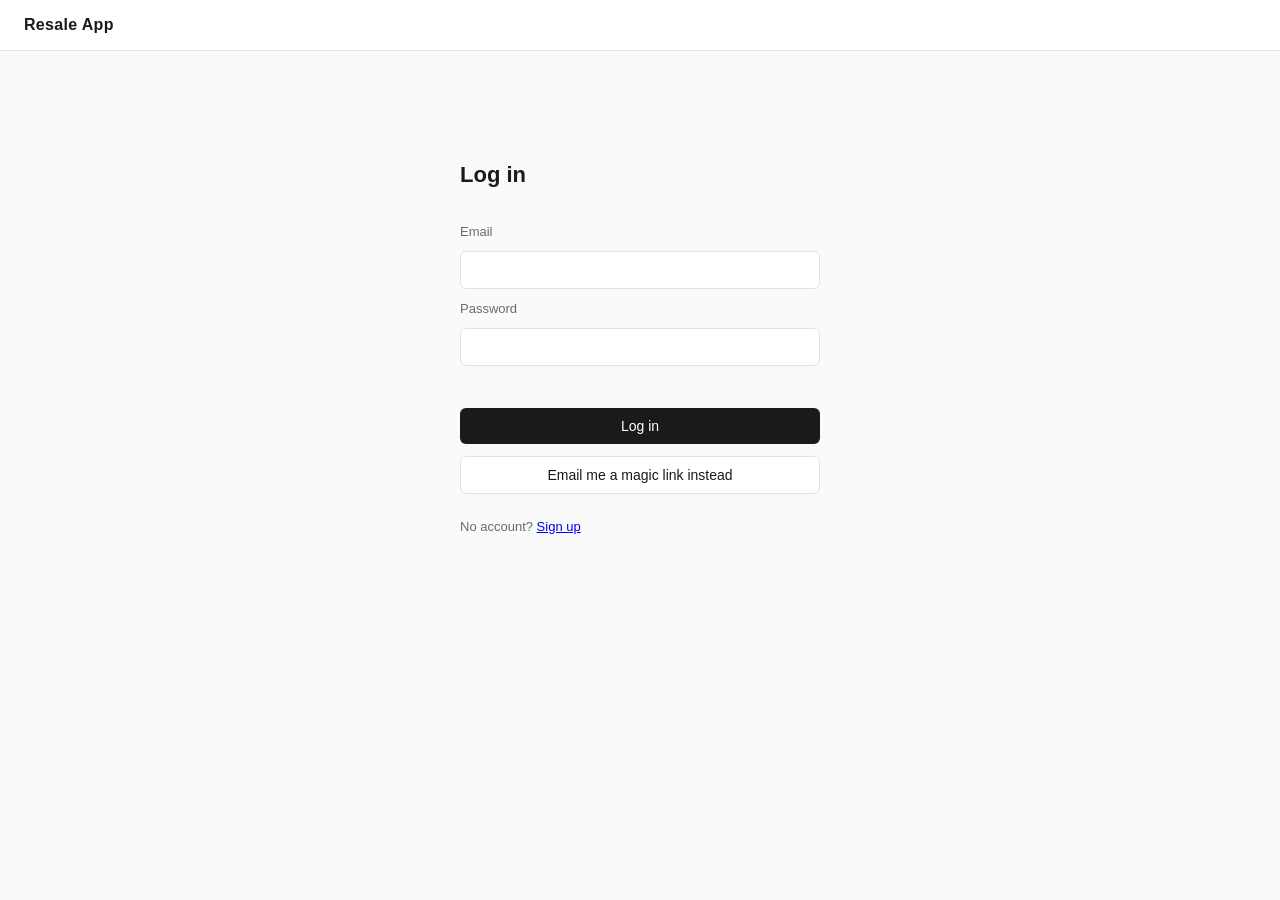
==== login.html @ 733181de "Remove Tibi branding, rename search-tibi to search-products Rebrands all page titles/headers to "Res" ====
<!DOCTYPE html>
<html lang="en">
<head>
  <meta charset="UTF-8" />
  <meta name="viewport" content="width=device-width, initial-scale=1.0" />
  <title>Log in — Resale App</title>
  <link rel="stylesheet" href="css/style.css" />
</head>
<body>
  <header class="site-header">
    <a class="brand" href="login.html">Resale App</a>
  </header>

  <main>
    <form id="login-form" class="auth-form">
      <h1>Log in</h1>

      <label for="email">Email</label>
      <input type="email" id="email" required autocomplete="email" />

      <label for="password">Password</label>
      <input type="password" id="password" autocomplete="current-password" />

      <div class="error" id="error"></div>

      <button type="submit">Log in</button>
      <button type="button" class="secondary" id="magic-link-btn">
        Email me a magic link instead
      </button>

      <p class="hint">
        No account? <a href="signup.html">Sign up</a>
      </p>
    </form>
  </main>

  <script type="module">
    import { supabase } from "./js/supabase-client.js";
    import { signInWithPassword, signInWithMagicLink, createProfile } from "./js/auth.js";

    // If this user signed up but email confirmation delayed profile creation, finish it now
    // using the fields signup.html stashed locally. Otherwise send anyone without a profile
    // back to signup.html to collect name + Instagram handle.
    async function routeAfterLogin() {
      const { data: { session } } = await supabase.auth.getSession();
      const { data: profile } = await supabase
        .from("profiles")
        .select("id")
        .eq("id", session.user.id)
        .maybeSingle();

      if (profile) {
        window.location.href = "index.html";
        return;
      }

      const pending = localStorage.getItem("pending_profile");
      if (pending) {
        const { name, instagram_handle } = JSON.parse(pending);
        const { error } = await createProfile(session.user.id, name, instagram_handle);
        localStorage.removeItem("pending_profile");
        if (!error) {
          window.location.href = "index.html";
          return;
        }
      }

      window.location.href = "signup.html";
    }

    // Already logged in — route to the feed (or signup, if the profile is incomplete).
    const { data: { session: existingSession } } = await supabase.auth.getSession();
    if (existingSession) {
      await routeAfterLogin();
    }

    const form = document.getElementById("login-form");
    const emailInput = document.getElementById("email");
    const passwordInput = document.getElementById("password");
    const errorEl = document.getElementById("error");
    const magicLinkBtn = document.getElementById("magic-link-btn");

    form.addEventListener("submit", async (e) => {
      e.preventDefault();
      errorEl.textContent = "";

      if (!passwordInput.value) {
        errorEl.textContent = "Enter your password, or use the magic link option.";
        return;
      }

      const { error } = await signInWithPassword(emailInput.value, passwordInput.value);
      if (error) {
        errorEl.textContent = error.message;
        return;
      }
      await routeAfterLogin();
    });

    magicLinkBtn.addEventListener("click", async () => {
      errorEl.textContent = "";
      if (!emailInput.value) {
        errorEl.textContent = "Enter your email first.";
        return;
      }
      const { error } = await signInWithMagicLink(emailInput.value);
      if (error) {
        errorEl.textContent = error.message;
        return;
      }
      errorEl.style.color = "#1e7a34";
      errorEl.textContent = "Check your email for a login link.";
    });
  </script>
</body>
</html>
---- css/style.css ----
:root {
  --ink: #1a1a1a;
  --muted: #6b6b6b;
  --border: #e2e2e2;
  --bg: #fafafa;
  --accent: #1a1a1a;
  --danger: #b3261e;
  --radius: 6px;
}

* {
  box-sizing: border-box;
}

body {
  margin: 0;
  font-family: -apple-system, BlinkMacSystemFont, "Helvetica Neue", Arial, sans-serif;
  color: var(--ink);
  background: var(--bg);
}

header.site-header {
  display: flex;
  align-items: center;
  justify-content: space-between;
  padding: 16px 24px;
  border-bottom: 1px solid var(--border);
  background: #fff;
}

header.site-header nav a {
  margin-left: 16px;
  color: var(--ink);
  text-decoration: none;
  font-size: 14px;
}

header.site-header nav a:hover {
  text-decoration: underline;
}

header.site-header .brand {
  font-weight: 600;
  letter-spacing: 0.02em;
  text-decoration: none;
  color: var(--ink);
}

main {
  max-width: 720px;
  margin: 0 auto;
  padding: 32px 24px 80px;
}

.auth-form {
  max-width: 360px;
  margin: 64px auto 0;
  display: flex;
  flex-direction: column;
  gap: 12px;
}

h1 {
  font-size: 22px;
  margin-bottom: 24px;
}

label {
  font-size: 13px;
  color: var(--muted);
}

input[type="text"],
input[type="email"],
input[type="password"],
input[type="search"] {
  width: 100%;
  padding: 10px 12px;
  border: 1px solid var(--border);
  border-radius: var(--radius);
  font-size: 14px;
}

button {
  padding: 10px 16px;
  border: none;
  border-radius: var(--radius);
  background: var(--accent);
  color: #fff;
  font-size: 14px;
  cursor: pointer;
}

button:hover {
  opacity: 0.85;
}

button.secondary {
  background: #fff;
  color: var(--ink);
  border: 1px solid var(--border);
}

button.danger {
  background: var(--danger);
}

.error {
  color: var(--danger);
  font-size: 13px;
  min-height: 18px;
}

.hint {
  font-size: 13px;
  color: var(--muted);
}

.filter-bar {
  display: flex;
  gap: 12px;
  margin-bottom: 24px;
  flex-wrap: wrap;
}

.filter-bar input[type="search"] {
  flex: 1;
  min-width: 200px;
}

.filter-bar select {
  padding: 10px 12px;
  border: 1px solid var(--border);
  border-radius: var(--radius);
  font-size: 14px;
  background: #fff;
}

.save-btn {
  margin-top: 8px;
  background: #fff;
  color: var(--ink);
  border: 1px solid var(--border);
  font-size: 13px;
  padding: 6px 12px;
  align-self: flex-start;
}

.save-btn.saved {
  background: var(--ink);
  color: #fff;
  border-color: var(--ink);
}

.listing-grid {
  display: grid;
  grid-template-columns: repeat(auto-fill, minmax(220px, 1fr));
  gap: 20px;
}

.listing-card {
  border: 1px solid var(--border);
  border-radius: var(--radius);
  overflow: hidden;
  background: #fff;
  display: flex;
  flex-direction: column;
}

.listing-card img {
  width: 100%;
  aspect-ratio: 3 / 4;
  object-fit: cover;
  background: #eee;
}

.listing-card .listing-body {
  padding: 12px;
  display: flex;
  flex-direction: column;
  gap: 4px;
}

.listing-card .item-name {
  font-weight: 600;
  font-size: 14px;
}

.listing-card .meta {
  font-size: 13px;
  color: var(--muted);
}

.listing-card .seller {
  font-size: 13px;
  margin-top: 8px;
}

.status-badge {
  display: inline-block;
  font-size: 11px;
  text-transform: uppercase;
  letter-spacing: 0.04em;
  padding: 2px 8px;
  border-radius: 999px;
  background: #eee;
  color: var(--muted);
  width: fit-content;
}

.status-badge.active {
  background: #e6f4ea;
  color: #1e7a34;
}

.status-badge.sold {
  background: #fdecea;
  color: #a33;
}

.status-badge.archived {
  background: #f0f0f0;
  color: #777;
}

.search-results {
  display: flex;
  flex-direction: column;
  gap: 8px;
  margin-top: 12px;
}

.search-result {
  display: flex;
  gap: 12px;
  align-items: center;
  padding: 8px;
  border: 1px solid var(--border);
  border-radius: var(--radius);
  cursor: pointer;
  background: #fff;
}

.search-result:hover {
  border-color: var(--ink);
}

.search-result img {
  width: 48px;
  height: 64px;
  object-fit: cover;
  background: #eee;
  border-radius: 4px;
}

.search-result .name {
  font-size: 14px;
  font-weight: 500;
}

.search-result .type {
  font-size: 12px;
  color: var(--muted);
}

.selected-product {
  display: flex;
  gap: 16px;
  padding: 16px;
  border: 1px solid var(--border);
  border-radius: var(--radius);
  background: #fff;
  margin-top: 16px;
}

.selected-product img {
  width: 80px;
  height: 106px;
  object-fit: cover;
  border-radius: 4px;
  background: #eee;
}

.my-listing-row {
  display: flex;
  gap: 16px;
  padding: 12px;
  border: 1px solid var(--border);
  border-radius: var(--radius);
  background: #fff;
  align-items: center;
  margin-bottom: 12px;
}

.my-listing-row img {
  width: 56px;
  height: 74px;
  object-fit: cover;
  border-radius: 4px;
  background: #eee;
}

.my-listing-row .info {
  flex: 1;
}

.my-listing-row .actions {
  display: flex;
  gap: 8px;
}

.empty-state {
  color: var(--muted);
  font-size: 14px;
  padding: 40px 0;
  text-align: center;
}
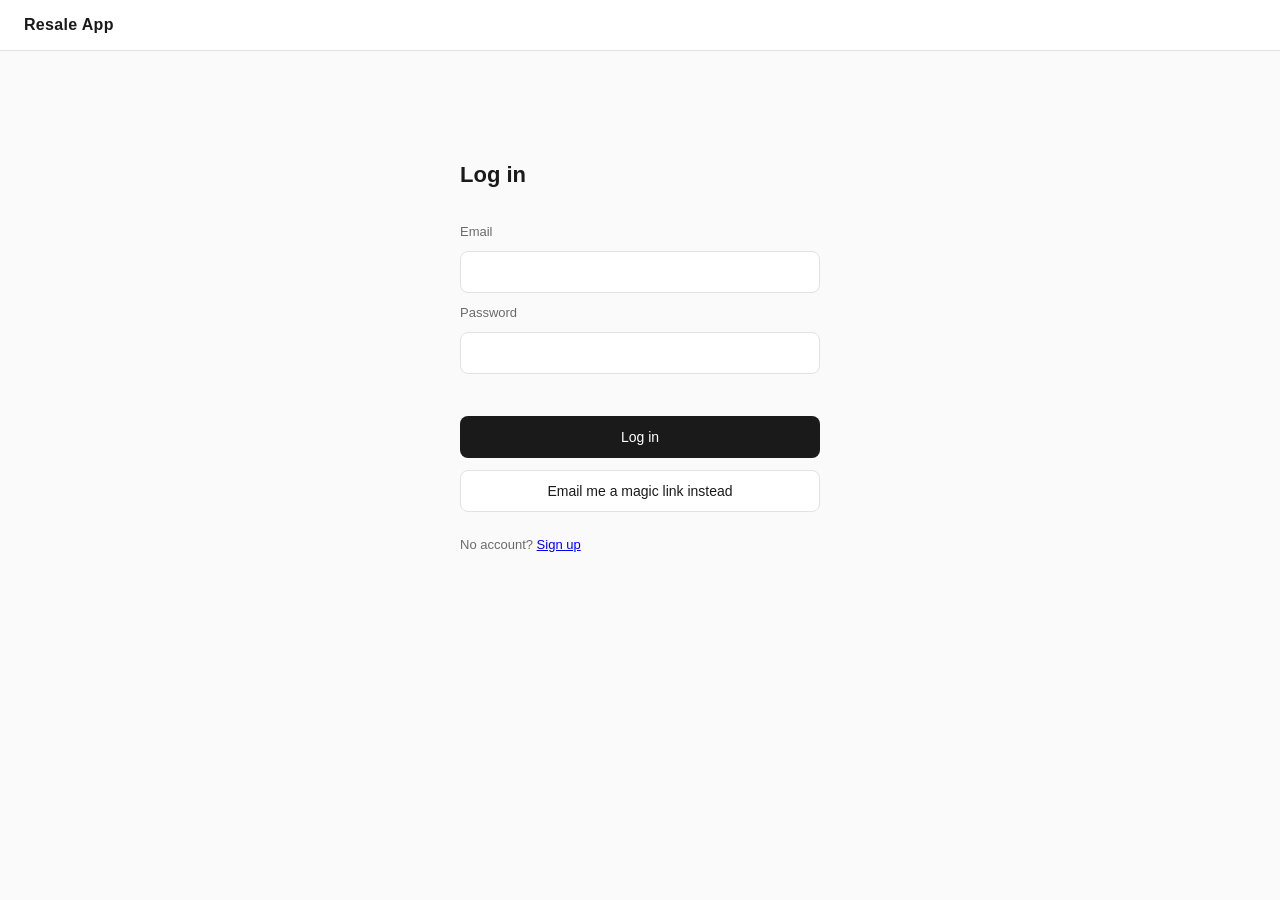
==== commit c99e36b7: "Add account deletion, login-detail updates, cache-busting, feed polish - profile.html: update login " ====
--- a/login.html
+++ b/login.html
@@ -4,7 +4,7 @@
   <meta charset="UTF-8" />
   <meta name="viewport" content="width=device-width, initial-scale=1.0" />
   <title>Log in — Resale App</title>
-  <link rel="stylesheet" href="css/style.css" />
+  <link rel="stylesheet" href="css/style.css?v=3" />
 </head>
 <body>
   <header class="site-header">
@@ -35,8 +35,8 @@
   </main>
 
   <script type="module">
-    import { supabase } from "./js/supabase-client.js";
-    import { signInWithPassword, signInWithMagicLink, createProfile } from "./js/auth.js";
+    import { supabase } from "./js/supabase-client.js?v=3";
+    import { signInWithPassword, signInWithMagicLink, createProfile } from "./js/auth.js?v=3";
 
     // If this user signed up but email confirmation delayed profile creation, finish it now
     // using the fields signup.html stashed locally. Otherwise send anyone without a profile
--- a/css/style.css
+++ b/css/style.css
@@ -5,7 +5,8 @@
   --bg: #fafafa;
   --accent: #1a1a1a;
   --danger: #b3261e;
-  --radius: 6px;
+  --radius: 8px;
+  --focus-ring: 0 0 0 3px rgba(26, 26, 26, 0.1);
 }
 
 * {
@@ -75,26 +76,44 @@
 input[type="password"],
 input[type="search"] {
   width: 100%;
-  padding: 10px 12px;
-  border: 1px solid var(--border);
-  border-radius: var(--radius);
-  font-size: 14px;
+  height: 42px;
+  padding: 0 14px;
+  border: 1px solid var(--border);
+  border-radius: var(--radius);
+  font-size: 14px;
+  font-family: inherit;
+  color: var(--ink);
+  background: #fff;
+  transition: border-color 0.15s ease, box-shadow 0.15s ease;
+}
+
+input:focus {
+  outline: none;
+  border-color: var(--ink);
+  box-shadow: var(--focus-ring);
 }
 
 button {
-  padding: 10px 16px;
+  height: 42px;
+  padding: 0 16px;
   border: none;
   border-radius: var(--radius);
   background: var(--accent);
   color: #fff;
   font-size: 14px;
+  font-family: inherit;
   cursor: pointer;
+  transition: opacity 0.15s ease, transform 0.05s ease;
 }
 
 button:hover {
   opacity: 0.85;
 }
 
+button:active {
+  transform: scale(0.98);
+}
+
 button.secondary {
   background: #fff;
   color: var(--ink);
@@ -118,44 +137,84 @@
 
 .filter-bar {
   display: flex;
-  gap: 12px;
-  margin-bottom: 24px;
+  gap: 10px;
+  margin-bottom: 28px;
   flex-wrap: wrap;
 }
 
 .filter-bar input[type="search"] {
-  flex: 1;
-  min-width: 200px;
+  flex: 1 1 240px;
 }
 
 .filter-bar select {
-  padding: 10px 12px;
-  border: 1px solid var(--border);
-  border-radius: var(--radius);
-  font-size: 14px;
-  background: #fff;
+  height: 42px;
+  flex: 0 0 auto;
+  min-width: 130px;
+  padding: 0 32px 0 14px;
+  border: 1px solid var(--border);
+  border-radius: var(--radius);
+  font-size: 14px;
+  font-family: inherit;
+  color: var(--ink);
+  background: #fff
+    url("data:image/svg+xml,%3Csvg xmlns='http://www.w3.org/2000/svg' viewBox='0 0 16 16' fill='none' stroke='%236b6b6b' stroke-width='1.5'%3E%3Cpath d='M4 6l4 4 4-4'/%3E%3C/svg%3E")
+    no-repeat right 12px center;
+  background-size: 12px;
+  appearance: none;
+  -webkit-appearance: none;
+  cursor: pointer;
+  transition: border-color 0.15s ease, box-shadow 0.15s ease;
+}
+
+.filter-bar select:focus {
+  outline: none;
+  border-color: var(--ink);
+  box-shadow: var(--focus-ring);
+}
+
+.card-image-wrap {
+  position: relative;
 }
 
 .save-btn {
-  margin-top: 8px;
-  background: #fff;
-  color: var(--ink);
-  border: 1px solid var(--border);
-  font-size: 13px;
-  padding: 6px 12px;
-  align-self: flex-start;
-}
-
-.save-btn.saved {
-  background: var(--ink);
-  color: #fff;
-  border-color: var(--ink);
+  position: absolute;
+  top: 10px;
+  right: 10px;
+  width: 32px;
+  height: 32px;
+  padding: 0;
+  border: none;
+  border-radius: 50%;
+  background: rgba(255, 255, 255, 0.92);
+  display: flex;
+  align-items: center;
+  justify-content: center;
+  box-shadow: 0 1px 4px rgba(0, 0, 0, 0.18);
+  cursor: pointer;
+  transition: transform 0.15s ease;
+}
+
+.save-btn:hover {
+  opacity: 1;
+  transform: scale(1.08);
+}
+
+.save-btn svg {
+  width: 16px;
+  height: 16px;
+  fill: none;
+  stroke: var(--ink);
+  stroke-width: 1.8;
+}
+
+.save-btn.saved svg {
+  fill: var(--ink);
 }
 
 .listing-grid {
   display: grid;
   grid-template-columns: repeat(auto-fill, minmax(220px, 1fr));
-  gap: 20px;
+  gap: 24px;
 }
 
 .listing-card {
@@ -165,6 +224,12 @@
   background: #fff;
   display: flex;
   flex-direction: column;
+  transition: box-shadow 0.15s ease, transform 0.15s ease;
+}
+
+.listing-card:hover {
+  box-shadow: 0 4px 16px rgba(0, 0, 0, 0.08);
+  transform: translateY(-2px);
 }
 
 .listing-card img {
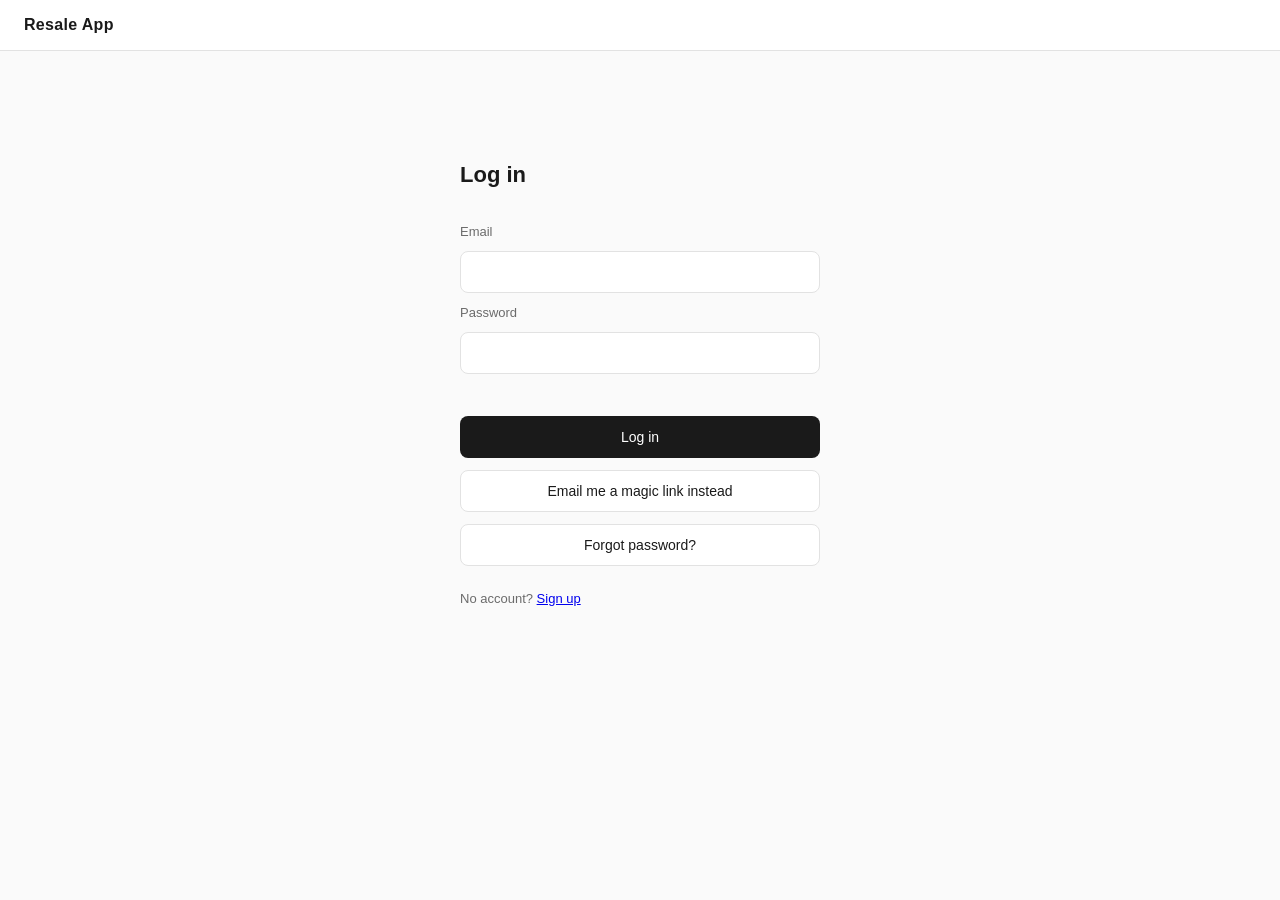
==== commit d3d578fc: "Add forgot-password flow to login.html New "Forgot password?" button calls resetPasswordForEmail, an" ====
--- a/login.html
+++ b/login.html
@@ -4,7 +4,7 @@
   <meta charset="UTF-8" />
   <meta name="viewport" content="width=device-width, initial-scale=1.0" />
   <title>Log in — Resale App</title>
-  <link rel="stylesheet" href="css/style.css?v=3" />
+  <link rel="stylesheet" href="css/style.css?v=6" />
 </head>
 <body>
   <header class="site-header">
@@ -27,16 +27,41 @@
       <button type="button" class="secondary" id="magic-link-btn">
         Email me a magic link instead
       </button>
+      <button type="button" class="secondary" id="forgot-password-btn">
+        Forgot password?
+      </button>
 
       <p class="hint">
         No account? <a href="signup.html">Sign up</a>
       </p>
     </form>
+
+    <form id="new-password-form" class="auth-form" style="display: none">
+      <h1>Set a new password</h1>
+
+      <label for="new-password-input">New password</label>
+      <input
+        type="password"
+        id="new-password-input"
+        required
+        autocomplete="new-password"
+        minlength="6"
+      />
+
+      <div class="error" id="new-password-error"></div>
+
+      <button type="submit">Set password</button>
+    </form>
   </main>
 
   <script type="module">
-    import { supabase } from "./js/supabase-client.js?v=3";
-    import { signInWithPassword, signInWithMagicLink, createProfile } from "./js/auth.js?v=3";
+    import { supabase } from "./js/supabase-client.js?v=6";
+    import {
+      signInWithPassword,
+      signInWithMagicLink,
+      requestPasswordReset,
+      createProfile,
+    } from "./js/auth.js?v=6";
 
     // If this user signed up but email confirmation delayed profile creation, finish it now
     // using the fields signup.html stashed locally. Otherwise send anyone without a profile
@@ -68,19 +93,50 @@
       window.location.href = "signup.html";
     }
 
+    const loginForm = document.getElementById("login-form");
+    const newPasswordForm = document.getElementById("new-password-form");
+    const newPasswordInput = document.getElementById("new-password-input");
+    const newPasswordError = document.getElementById("new-password-error");
+
+    // A password-recovery link establishes a session too, but landing here should show a
+    // "set new password" form — never silently redirect past it into the app.
+    const isRecoveryFlow = window.location.hash.includes("type=recovery");
+
+    supabase.auth.onAuthStateChange((event) => {
+      if (event === "PASSWORD_RECOVERY") {
+        loginForm.style.display = "none";
+        newPasswordForm.style.display = "flex";
+      }
+    });
+
     // Already logged in — route to the feed (or signup, if the profile is incomplete).
-    const { data: { session: existingSession } } = await supabase.auth.getSession();
-    if (existingSession) {
-      await routeAfterLogin();
+    // Skipped entirely for a recovery link so the form above gets a chance to show.
+    if (!isRecoveryFlow) {
+      const { data: { session: existingSession } } = await supabase.auth.getSession();
+      if (existingSession) {
+        await routeAfterLogin();
+      }
     }
 
-    const form = document.getElementById("login-form");
+    newPasswordForm.addEventListener("submit", async (e) => {
+      e.preventDefault();
+      newPasswordError.textContent = "";
+
+      const { error } = await supabase.auth.updateUser({ password: newPasswordInput.value });
+      if (error) {
+        newPasswordError.textContent = error.message;
+        return;
+      }
+      await routeAfterLogin();
+    });
+
     const emailInput = document.getElementById("email");
     const passwordInput = document.getElementById("password");
     const errorEl = document.getElementById("error");
     const magicLinkBtn = document.getElementById("magic-link-btn");
+    const forgotPasswordBtn = document.getElementById("forgot-password-btn");
 
-    form.addEventListener("submit", async (e) => {
+    loginForm.addEventListener("submit", async (e) => {
       e.preventDefault();
       errorEl.textContent = "";
 
@@ -111,6 +167,21 @@
       errorEl.style.color = "#1e7a34";
       errorEl.textContent = "Check your email for a login link.";
     });
+
+    forgotPasswordBtn.addEventListener("click", async () => {
+      errorEl.textContent = "";
+      if (!emailInput.value) {
+        errorEl.textContent = "Enter your email first.";
+        return;
+      }
+      const { error } = await requestPasswordReset(emailInput.value);
+      if (error) {
+        errorEl.textContent = error.message;
+        return;
+      }
+      errorEl.style.color = "#1e7a34";
+      errorEl.textContent = "Check your email for a password reset link.";
+    });
   </script>
 </body>
 </html>
--- a/css/style.css
+++ b/css/style.css
@@ -251,9 +251,15 @@
   font-size: 14px;
 }
 
-.listing-card .meta {
-  font-size: 13px;
-  color: var(--muted);
+.meta {
+  font-size: 13px;
+  color: var(--muted);
+}
+
+.material {
+  font-size: 12px;
+  color: var(--muted);
+  font-style: italic;
 }
 
 .listing-card .seller {
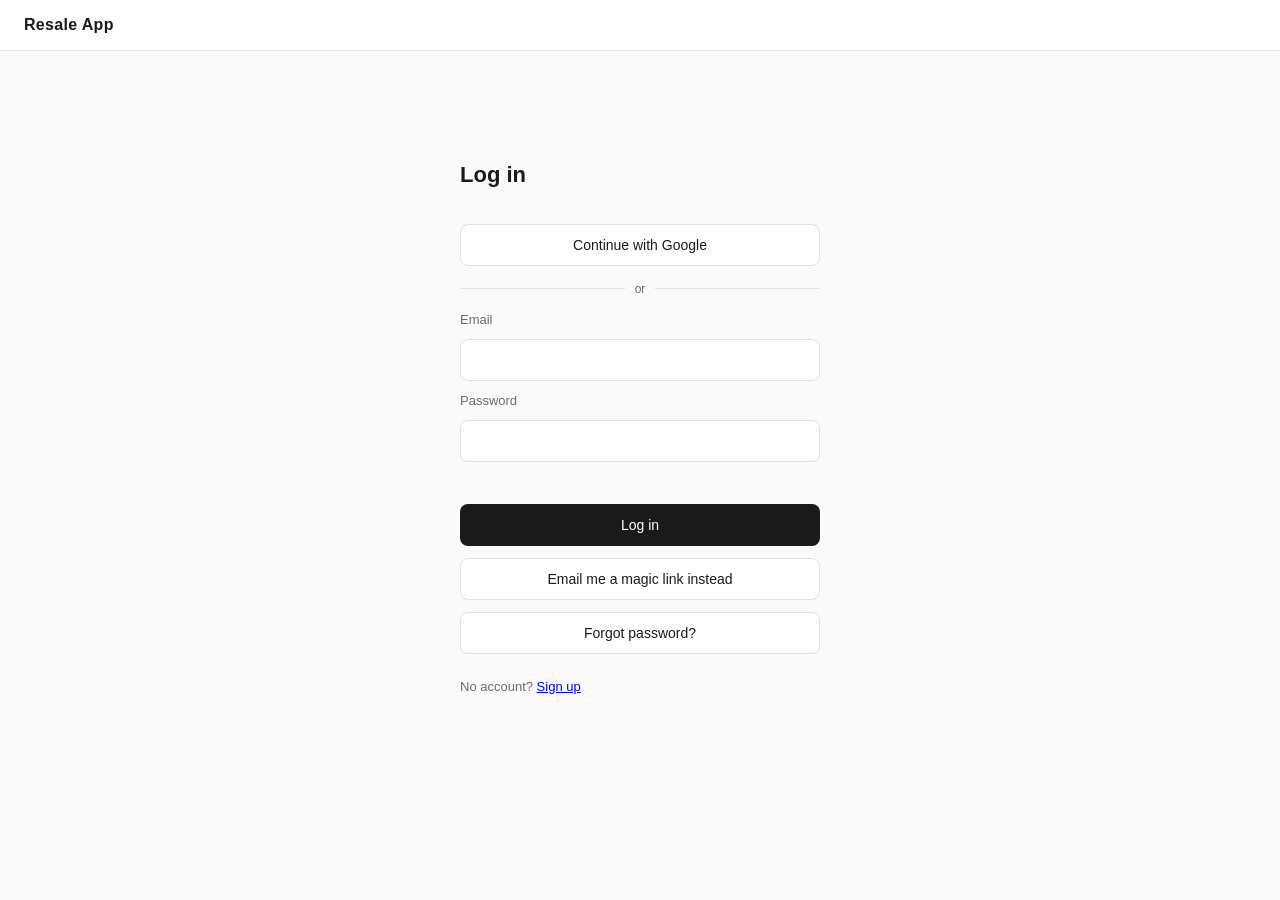
==== commit c9b8db32: "Add Google OAuth sign-in "Continue with Google" on both login.html and signup.html, via a new signIn" ====
--- a/login.html
+++ b/login.html
@@ -4,7 +4,7 @@
   <meta charset="UTF-8" />
   <meta name="viewport" content="width=device-width, initial-scale=1.0" />
   <title>Log in — Resale App</title>
-  <link rel="stylesheet" href="css/style.css?v=6" />
+  <link rel="stylesheet" href="css/style.css?v=7" />
 </head>
 <body>
   <header class="site-header">
@@ -14,6 +14,10 @@
   <main>
     <form id="login-form" class="auth-form">
       <h1>Log in</h1>
+
+      <button type="button" class="secondary" id="google-btn">Continue with Google</button>
+
+      <div class="divider">or</div>
 
       <label for="email">Email</label>
       <input type="email" id="email" required autocomplete="email" />
@@ -55,13 +59,14 @@
   </main>
 
   <script type="module">
-    import { supabase } from "./js/supabase-client.js?v=6";
+    import { supabase } from "./js/supabase-client.js?v=7";
     import {
       signInWithPassword,
       signInWithMagicLink,
+      signInWithGoogle,
       requestPasswordReset,
       createProfile,
-    } from "./js/auth.js?v=6";
+    } from "./js/auth.js?v=7";
 
     // If this user signed up but email confirmation delayed profile creation, finish it now
     // using the fields signup.html stashed locally. Otherwise send anyone without a profile
@@ -135,6 +140,15 @@
     const errorEl = document.getElementById("error");
     const magicLinkBtn = document.getElementById("magic-link-btn");
     const forgotPasswordBtn = document.getElementById("forgot-password-btn");
+    const googleBtn = document.getElementById("google-btn");
+
+    googleBtn.addEventListener("click", async () => {
+      errorEl.textContent = "";
+      const { error } = await signInWithGoogle();
+      if (error) {
+        errorEl.textContent = error.message;
+      }
+    });
 
     loginForm.addEventListener("submit", async (e) => {
       e.preventDefault();
--- a/css/style.css
+++ b/css/style.css
@@ -59,6 +59,23 @@
   display: flex;
   flex-direction: column;
   gap: 12px;
+}
+
+.divider {
+  display: flex;
+  align-items: center;
+  gap: 10px;
+  color: var(--muted);
+  font-size: 12px;
+  margin: 4px 0;
+}
+
+.divider::before,
+.divider::after {
+  content: "";
+  flex: 1;
+  height: 1px;
+  background: var(--border);
 }
 
 h1 {
